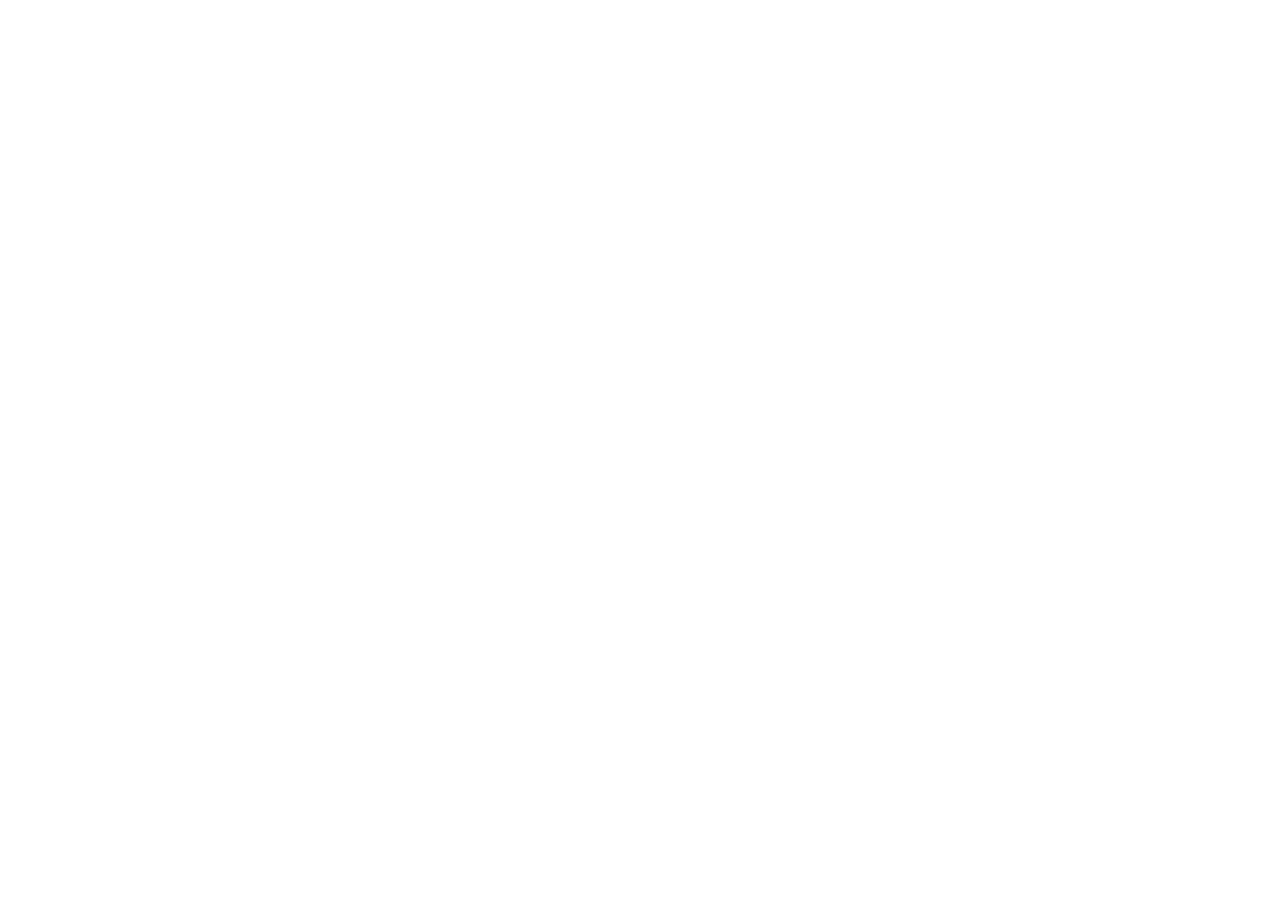
==== calculator/index.html @ 42484083 "starting" ====
<!DOCTYPE html>
<html lang="en">
<head>
  <meta charset="UTF-8">
  <meta name="viewport" content="width=device-width, initial-scale=1.0">
  <title>Calculator</title>
</head>
<body>
  <div class="container">
    
  </div>
</body>
</html>
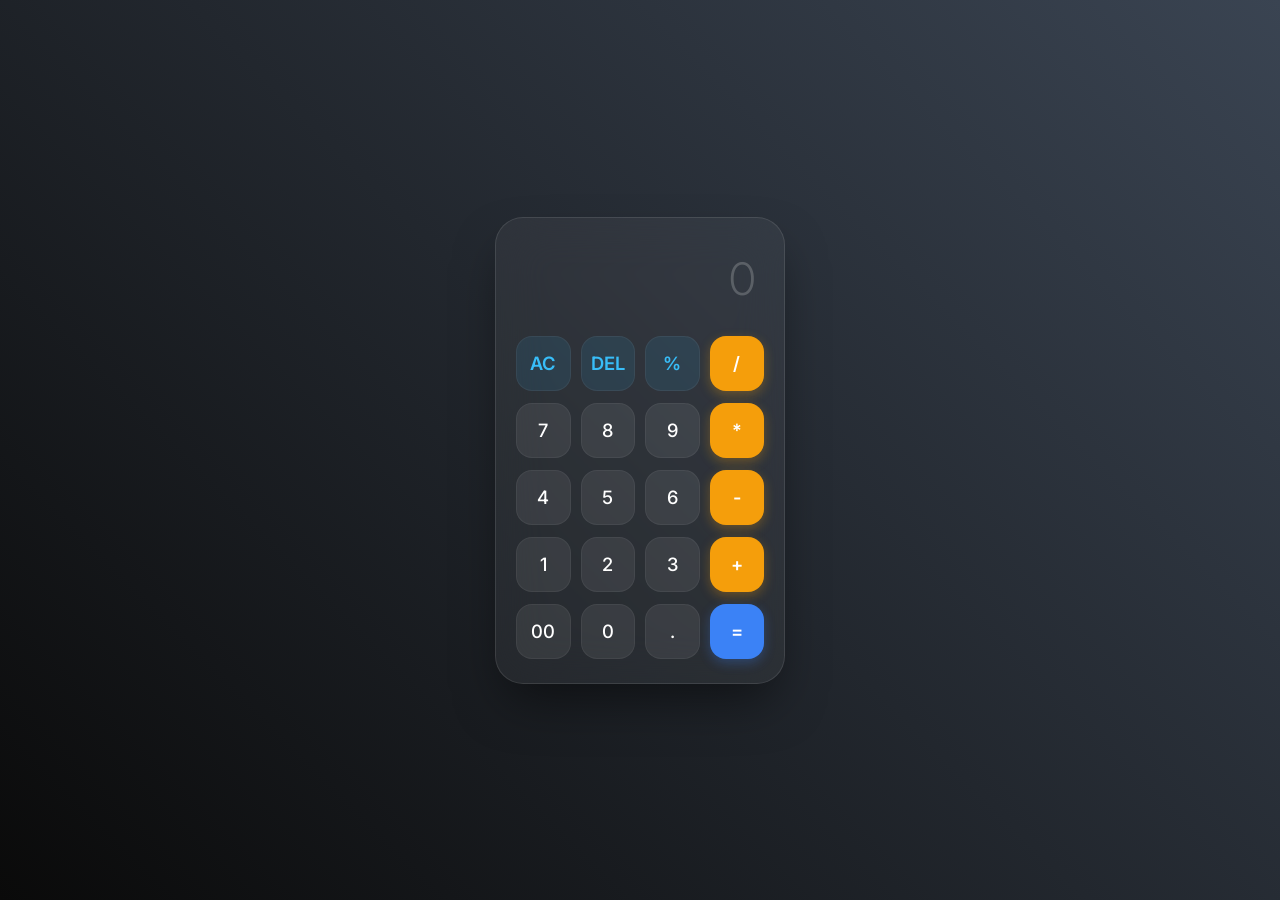
==== commit bb8a14b3: "added css to it" ====
--- a/calculator/index.html
+++ b/calculator/index.html
@@ -4,10 +4,41 @@
   <meta charset="UTF-8">
   <meta name="viewport" content="width=device-width, initial-scale=1.0">
   <title>Calculator</title>
+  <link rel="stylesheet" href="style.css">
 </head>
 <body>
   <div class="container">
-    
+    <input type="text" placeholder="0">
+    <div>
+      <button>AC</button>
+      <button>DEL</button>
+      <button>%</button>
+      <button>/</button>
+    </div>
+    <div>
+      <button>7</button>
+      <button>8</button>
+      <button>9</button>
+      <button>*</button>
+    </div>
+    <div>
+      <button>4</button>
+      <button>5</button>
+      <button>6</button>
+      <button>-</button>
+    </div>
+    <div>
+      <button>1</button>
+      <button>2</button>
+      <button>3</button>
+      <button>+</button>
+    </div>
+    <div>
+      <button>00</button>
+      <button>0</button>
+      <button>.</button>
+      <button>=</button>
+    </div>
   </div>
 </body>
 </html>
--- a/calculator/style.css
+++ b/calculator/style.css
@@ -0,0 +1,126 @@
+/* Import a modern, premium font */
+@import url('https://fonts.googleapis.com/css2?family=Inter:wght@300;400;500;600&display=swap');
+
+* {
+  margin: 0;
+  padding: 0;
+  box-sizing: border-box;
+  font-family: 'Inter', sans-serif;
+}
+
+body {
+  display: flex;
+  justify-content: center;
+  align-items: center;
+  min-height: 100vh;
+  
+  background: linear-gradient(45deg, #0a0a0a , #3a4452);
+  color: #ffffff;
+}
+
+.container {
+  
+  background: rgba(255, 255, 255, 0.05);
+  backdrop-filter: blur(24px);
+  -webkit-backdrop-filter: blur(24px);
+  border: 1px solid rgba(255, 255, 255, 0.1);
+  
+
+  padding: 24px 20px;
+  border-radius: 28px;
+  box-shadow: 0 25px 50px -12px rgba(0, 0, 0, 0.5);
+  display: flex;
+  flex-direction: column;
+  gap: 12px; 
+  width: 290px;
+}
+
+.container input {
+  width: 100%;
+  background: transparent;
+  border: none;
+  outline: none;
+  text-align: right;
+  font-size: 2.8rem; 
+  font-weight: 300;
+  color: #ffffff;
+  padding: 10px; 
+  margin-bottom: 8px; 
+  letter-spacing: -1.5px;
+}
+
+.container input::placeholder {
+  color: rgba(255, 255, 255, 0.2);
+}
+
+
+.container > div {
+  display: flex;
+  justify-content: space-between;
+  gap: 10px; 
+}
+
+button {
+  
+  width: 55px; 
+  height: 55px;
+  border-radius: 16px;
+  border: 1px solid rgba(255, 255, 255, 0.05);
+  outline: none;
+  background: rgba(255, 255, 255, 0.08);
+  color: #ffffff;
+  font-size: 1.15rem;
+  font-weight: 500;
+  cursor: pointer;
+  transition: all 0.25s cubic-bezier(0.4, 0, 0.2, 1);
+  display: flex;
+  justify-content: center;
+  align-items: center;
+}
+
+
+button:hover {
+  background: rgba(255, 255, 255, 0.15);
+  transform: translateY(-2px);
+  box-shadow: 0 6px 12px rgba(0, 0, 0, 0.2);
+}
+
+button:active {
+  transform: translateY(0);
+  transition: all 0.1s;
+}
+
+
+.container > div button:last-child {
+  background: #f59e0b;
+  color: #fff;
+  font-weight: 600;
+  border: none;
+  box-shadow: 0 4px 12px rgba(245, 158, 11, 0.3);
+}
+
+.container > div button:last-child:hover {
+  background: #fbbf24;
+  box-shadow: 0 6px 16px rgba(245, 158, 11, 0.4);
+}
+
+
+.container > div:nth-child(2) button:not(:last-child) {
+  color: #38bdf8; 
+  background: rgba(56, 189, 248, 0.1);
+  font-weight: 600;
+}
+
+.container > div:nth-child(2) button:not(:last-child):hover {
+  background: rgba(56, 189, 248, 0.2);
+}
+
+.container > div:last-child button:last-child {
+  background: #3b82f6; 
+  box-shadow: 0 4px 12px rgba(59, 130, 246, 0.3);
+}
+
+.container > div:last-child button:last-child:hover {
+  background: #60a5fa;
+  box-shadow: 0 6px 16px rgba(59, 130, 246, 0.4);
+}
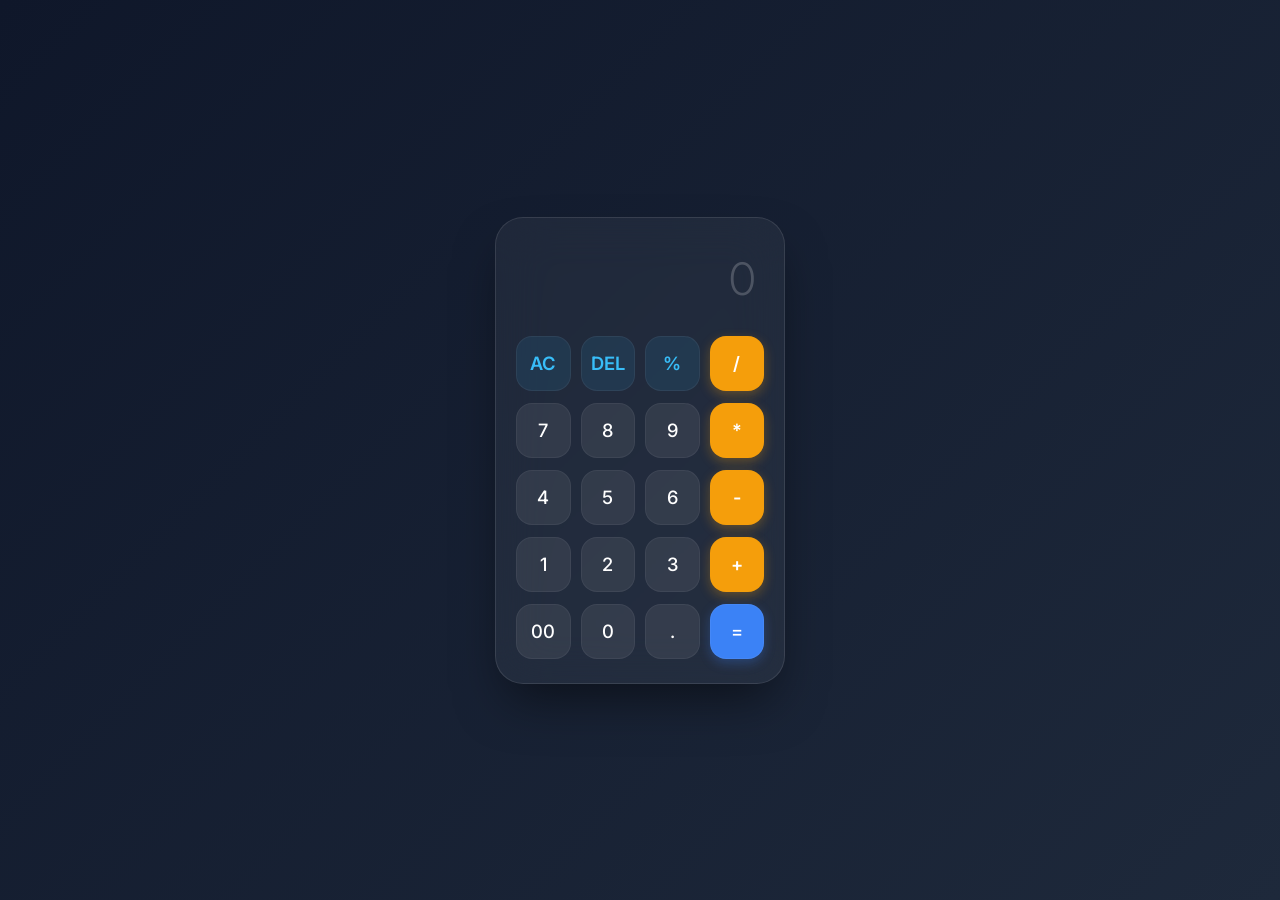
==== commit 8376cad0: "added classes on buttons" ====
--- a/calculator/index.html
+++ b/calculator/index.html
@@ -10,34 +10,34 @@
   <div class="container">
     <input type="text" placeholder="0">
     <div>
-      <button>AC</button>
-      <button>DEL</button>
-      <button>%</button>
-      <button>/</button>
+      <button class="oss">AC</button>
+      <button class="oss">DEL</button>
+      <button class="oss">%</button>
+      <button  class="operator">/</button>
     </div>
     <div>
       <button>7</button>
       <button>8</button>
       <button>9</button>
-      <button>*</button>
+      <button class="operator">*</button>
     </div>
     <div>
       <button>4</button>
       <button>5</button>
       <button>6</button>
-      <button>-</button>
+      <button class="operator">-</button>
     </div>
     <div>
       <button>1</button>
       <button>2</button>
       <button>3</button>
-      <button>+</button>
+      <button class="operator">+</button>
     </div>
     <div>
       <button>00</button>
       <button>0</button>
       <button>.</button>
-      <button>=</button>
+      <button class="equalBtn">=</button>
     </div>
   </div>
 </body>
--- a/calculator/style.css
+++ b/calculator/style.css
@@ -14,7 +14,7 @@
   align-items: center;
   min-height: 100vh;
   
-  background: linear-gradient(45deg, #0a0a0a , #3a4452);
+  background: linear-gradient(135deg, #0f172a 0%, #1e293b 100%);
   color: #ffffff;
 }
 
@@ -91,7 +91,7 @@
 }
 
 
-.container > div button:last-child {
+.operator{
   background: #f59e0b;
   color: #fff;
   font-weight: 600;
@@ -99,28 +99,28 @@
   box-shadow: 0 4px 12px rgba(245, 158, 11, 0.3);
 }
 
-.container > div button:last-child:hover {
+.operator:hover {
   background: #fbbf24;
   box-shadow: 0 6px 16px rgba(245, 158, 11, 0.4);
 }
 
 
-.container > div:nth-child(2) button:not(:last-child) {
+ .oss {
   color: #38bdf8; 
   background: rgba(56, 189, 248, 0.1);
   font-weight: 600;
 }
 
-.container > div:nth-child(2) button:not(:last-child):hover {
+.oss:hover {
   background: rgba(56, 189, 248, 0.2);
 }
 
-.container > div:last-child button:last-child {
+.equalBtn {
   background: #3b82f6; 
   box-shadow: 0 4px 12px rgba(59, 130, 246, 0.3);
 }
 
-.container > div:last-child button:last-child:hover {
+.equalBtn:hover {
   background: #60a5fa;
   box-shadow: 0 6px 16px rgba(59, 130, 246, 0.4);
-}+}
